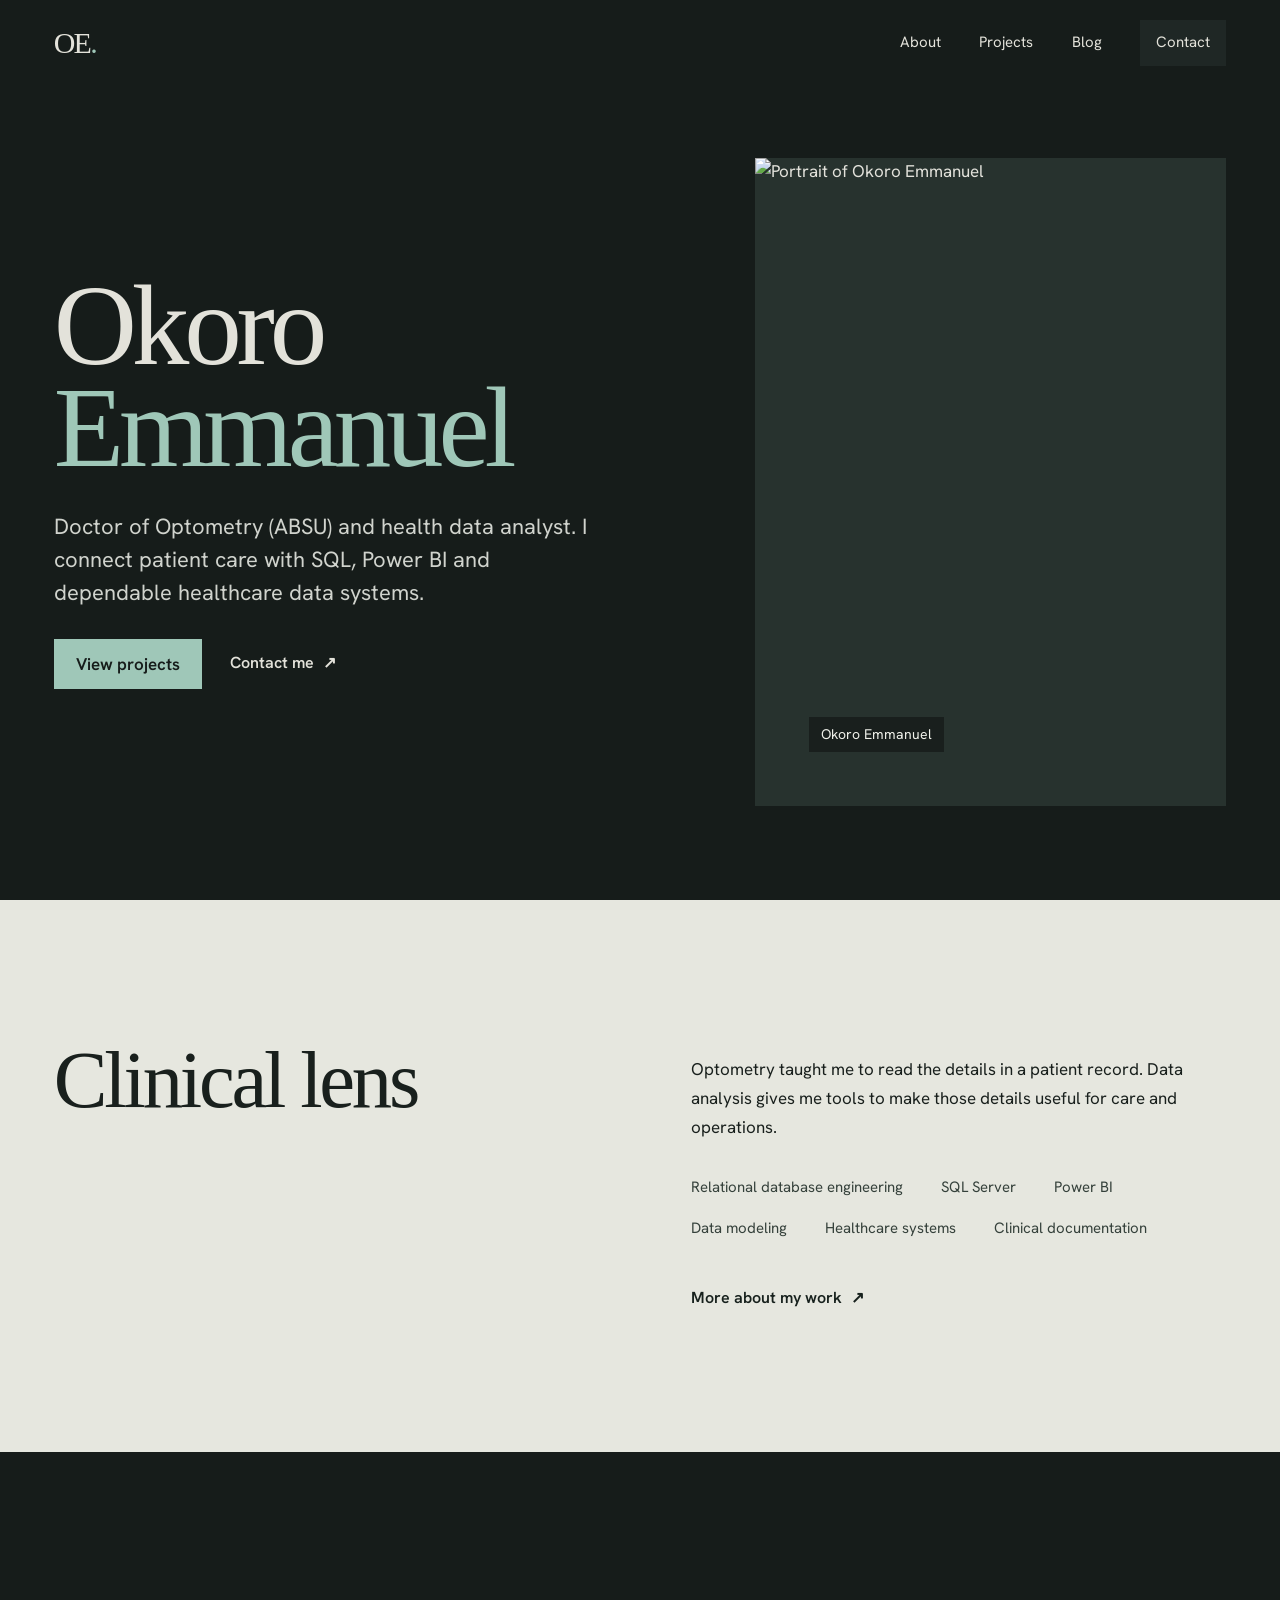
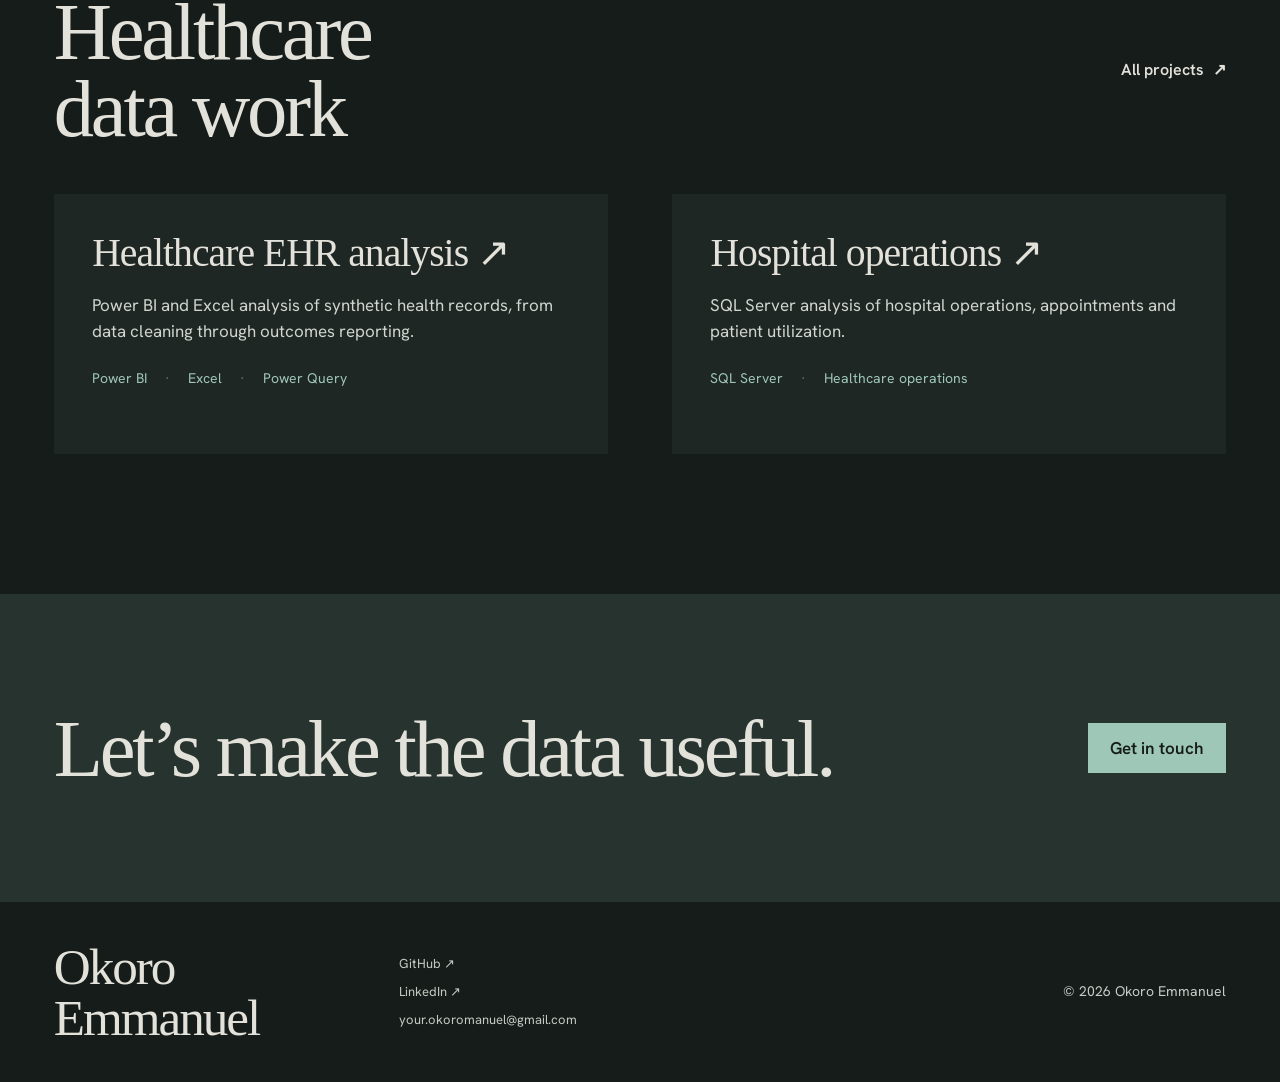
==== index.html @ 3b0851b7 "Initial healthcare portfolio site" ====
<!doctype html>
<html lang="en">
<head>
  <meta charset="utf-8"><meta name="viewport" content="width=device-width, initial-scale=1"><meta name="theme-color" content="#161c1a">
  <meta name="description" content="Okoro Emmanuel is a Doctor of Optometry and health data analyst working across clinical practice, SQL, Power BI and healthcare data systems.">
  <title>Okoro Emmanuel | Optometrist &amp; Health Data Analyst</title>
  <link rel="preconnect" href="https://fonts.googleapis.com"><link rel="preconnect" href="https://fonts.gstatic.com" crossorigin>
  <link href="https://fonts.googleapis.com/css2?family=Hanken+Grotesk:wght@400;500;600&display=swap" rel="stylesheet"><link href="https://api.fontshare.com/v2/css?f[]=zodiak@300&display=swap" rel="stylesheet">
  <link rel="stylesheet" href="styles.css"><script src="cms-config.js"></script><script src="script.js" defer></script><script type="module" src="cms-public.js"></script>
</head>
<body data-cms-page="home"><a class="skip-link" href="#main">Skip to content</a>
  <header class="site-header wrap"><a class="wordmark" href="index.html" aria-label="Okoro Emmanuel, home">OE<span>.</span></a><nav aria-label="Main navigation"><a href="about.html">About</a><a href="projects.html">Projects</a><a href="blog.html">Blog</a><a class="nav-contact" href="contact.html">Contact</a></nav></header>
  <main id="main">
    <section class="hero home-hero wrap" aria-labelledby="hero-title">
      <div class="home-intro"><h1 id="hero-title" data-cms-page-title>Okoro<br><span>Emmanuel</span></h1><p data-cms-page-description>Doctor of Optometry (ABSU) and health data analyst. I connect patient care with SQL, Power BI and dependable healthcare data systems.</p><div class="hero-actions"><a class="button" href="projects.html">View projects</a><a class="text-link" href="contact.html">Contact me <span aria-hidden="true">↗</span></a></div></div>
      <figure class="profile-portrait"><a class="media-link" href="about.html#about-bio" aria-label="Read about Okoro Emmanuel"><img data-cms-page-image src="https://raw.githubusercontent.com/ManuelHumble/ManuelHumble.github.io/main/_FRT7283.jpg" alt="Portrait of Okoro Emmanuel" fetchpriority="high"></a><figcaption>Okoro Emmanuel</figcaption></figure>
    </section>
    <section class="home-about chapter-light" aria-labelledby="home-about-title"><div class="wrap home-about-grid"><h2 id="home-about-title">Clinical lens</h2><div><div class="markdown-content" data-cms-page-content><p>Optometry taught me to read the details in a patient record. Data analysis gives me tools to make those details useful for care and operations.</p></div><div class="competencies" aria-label="Core competencies"><span>Relational database engineering</span><span>SQL Server</span><span>Power BI</span><span>Data modeling</span><span>Healthcare systems</span><span>Clinical documentation</span></div><a class="text-link dark-link" href="about.html">More about my work <span aria-hidden="true">↗</span></a></div></div></section>
    <section class="home-projects wrap" aria-labelledby="home-projects-title"><div class="section-heading"><h2 id="home-projects-title">Healthcare data work</h2><a class="text-link" href="projects.html">All projects <span aria-hidden="true">↗</span></a></div><div class="home-work-list" data-cms-home-projects><article><h3><a href="projects.html#ehr-content">Healthcare EHR analysis <span aria-hidden="true">↗</span></a></h3><p>Power BI and Excel analysis of synthetic health records, from data cleaning through outcomes reporting.</p><div class="tags"><span>Power BI</span><span>Excel</span><span>Power Query</span></div></article><article><h3><a href="projects.html#hospital-content">Hospital operations <span aria-hidden="true">↗</span></a></h3><p>SQL Server analysis of hospital operations, appointments and patient utilization.</p><div class="tags"><span>SQL Server</span><span>Healthcare operations</span></div></article></div></section>
    <section class="home-contact"><div class="wrap home-contact-inner"><h2>Let’s make the data useful.</h2><a class="button" href="contact.html">Get in touch</a></div></section>
  </main>
  <footer class="site-footer wrap"><a class="footer-name" href="index.html">Okoro Emmanuel</a><div class="credits"><a href="https://github.com/ManuelHumble" target="_blank" rel="noreferrer">GitHub ↗</a><a href="https://www.linkedin.com/in/okoroemmanuel007" target="_blank" rel="noreferrer">LinkedIn ↗</a><a href="mailto:your.okoromanuel@gmail.com">your.okoromanuel@gmail.com</a></div><span>© <span class="year">2026</span> Okoro Emmanuel</span></footer>
</body></html>
---- styles.css ----
:root{--bg:#161c1a;--surface:#1f2725;--ink:#e3e2da;--muted:#aeb5ad;--accent:#9fc7b8;--accent-ink:#161c1a;--paper:#e6e7df;--paper-ink:#19201d;--paper-muted:#48534d;--margin:clamp(18px,4.2vw,64px);--serif:'DM Serif Display',Georgia,serif;--sans:'DM Sans',Arial,sans-serif;--ease:cubic-bezier(.16,1,.3,1)}
*{box-sizing:border-box}html{scroll-behavior:smooth;scroll-padding-top:5rem}body{margin:0;background:var(--bg);color:var(--ink);font-family:var(--sans);font-size:17px;line-height:1.55}img{display:block;width:100%;height:100%;object-fit:cover}a{color:inherit;text-decoration:none}button,input,select,textarea{font:inherit}button,a,select{touch-action:manipulation}.wrap{padding-inline:var(--margin)}.skip-link{position:absolute;left:12px;top:-60px;background:var(--accent);color:var(--accent-ink);padding:12px;z-index:20}.skip-link:focus{top:12px}a:focus-visible,button:focus-visible,input:focus-visible,select:focus-visible,textarea:focus-visible{outline:3px solid var(--accent);outline-offset:4px}.site-header{height:86px;display:flex;justify-content:space-between;align-items:center;background:var(--bg)}.wordmark{font:30px/1 var(--serif);letter-spacing:-.06em}.wordmark span{color:var(--accent)}nav{display:flex;align-items:center;gap:clamp(20px,3vw,46px);font-size:15px}nav a{transition:color .18s ease}nav a:hover,.text-link:hover{color:var(--accent)}.nav-contact{border:1px solid #718278;padding:11px 16px}.hero{min-height:calc(100svh - 86px);position:relative;display:flex;flex-direction:column;justify-content:space-between;padding-top:32px;padding-bottom:clamp(46px,7vw,104px);overflow:hidden}.hero-topline{display:flex;justify-content:space-between;color:#bbc4bc;font-size:15px;position:relative;z-index:1}.hero h1{position:relative;z-index:1;margin:auto 0 18px;font:clamp(70px,12.2vw,174px)/.87 var(--serif);font-weight:400;letter-spacing:-.055em;text-wrap:balance;max-width:1100px}.hero h1 span{color:var(--accent)}.hero-bottom{position:relative;z-index:1;display:flex;justify-content:space-between;align-items:flex-end;gap:40px}.hero-bottom p{max-width:440px;margin:0;color:#d0d3cd;font-size:clamp(18px,2vw,24px);line-height:1.43}.hero-actions{display:flex;align-items:center;gap:28px;white-space:nowrap}.button{display:inline-flex;align-items:center;justify-content:center;gap:10px;min-height:50px;padding:0 22px;background:var(--accent);color:var(--accent-ink);border:0;font-weight:600;cursor:pointer;transition:transform .15s var(--ease),background .18s ease}.button:hover{background:#b7dacd;transform:translateY(-2px)}.button:active{transform:translateY(1px)}.text-link{display:inline-block;font-size:16px;font-weight:600;transition:color .18s ease}.text-link span{margin-left:5px}.hero-mark{position:absolute;right:5vw;top:20%;font:clamp(300px,47vw,700px)/.8 var(--serif);letter-spacing:-.1em;color:#1b2420;pointer-events:none;user-select:none}.chapter-light{background:var(--paper);color:var(--paper-ink)}.about{padding-block:clamp(86px,11vw,160px) 76px}.about-grid{display:grid;grid-template-columns:1fr 1fr;gap:8vw;align-items:start}.about h2,.section-heading h2,.demo-intro h2,.insights h2,.contact h2{margin:0;font:clamp(46px,6.3vw,88px)/.96 var(--serif);letter-spacing:-.04em;text-wrap:balance}.about-copy{max-width:650px}.about-copy p{margin:0 0 20px;color:#35413b;font-size:clamp(17px,1.45vw,20px)}.about-copy strong{color:#17211d;font-weight:600}.dark-link{margin-top:12px;color:#17211d}.competencies{display:flex;flex-wrap:wrap;gap:10px 24px;margin-top:70px}.competencies span{font-size:15px;color:#35413b;padding:11px 0;border-bottom:1px solid #bbc3b8}.practice-band{display:grid;grid-template-columns:58% 42%;min-height:400px;background:#27322e;align-items:stretch}.band-image{margin:0;height:450px;position:relative}.band-image img{object-position:center 44%;filter:grayscale(1) sepia(.18) contrast(.95)}figure figcaption{font-size:12px;line-height:1.4;color:var(--muted);padding:8px 10px}.band-image figcaption{position:absolute;bottom:0;left:0;background:rgba(22,28,26,.86);color:#e0e3dc}.practice-band>p{align-self:center;justify-self:center;font:clamp(34px,5vw,66px)/1.06 var(--serif);letter-spacing:-.035em;padding:30px}.projects{padding-top:clamp(100px,13vw,180px);padding-bottom:clamp(100px,12vw,170px)}.section-heading{display:flex;justify-content:space-between;align-items:end;gap:40px;margin-bottom:70px}.section-heading h2{max-width:560px}.section-heading p{max-width:350px;margin:0 0 8px;color:#c2c9c2}.project-list{display:grid;gap:90px}.project-item{display:grid;grid-template-columns:1.08fr .92fr;gap:8vw;align-items:center}.project-item.reverse .project-image{order:2}.project-item.reverse .project-copy{order:1}.project-art{min-height:330px;background:#27332e;display:flex;flex-direction:column;justify-content:center;align-items:center;gap:18px;padding:32px;color:#dbe3dc;position:relative;overflow:hidden}.project-art span{font-size:clamp(18px,2.4vw,30px);position:relative;z-index:1}.project-art b{font:clamp(25px,3.3vw,42px)/1 var(--serif);font-weight:400;color:var(--accent)}.project-art i{width:1px;height:33px;background:#698378}.project-art-a:before,.project-art-b:before{content:"";position:absolute;width:310px;height:310px;border:1px solid #485951;border-radius:50%;right:-110px;top:-175px}.project-art-b{min-height:290px;flex-direction:row;flex-wrap:wrap;gap:14px}.project-art-b span{font-size:clamp(15px,1.7vw,22px)}.project-image{height:340px;margin:0;background:#d8d8cf}.project-image img{filter:grayscale(1) sepia(.2);object-position:50% 35%}.project-copy h3,.case-notes h3,.article-notes h3{font:clamp(29px,3.4vw,44px)/1.08 var(--serif);font-weight:400;letter-spacing:-.025em;margin:0 0 18px}.project-copy p{color:#ccd2cb;max-width:560px;margin:0 0 20px}.tags{display:flex;flex-wrap:wrap;gap:8px 18px;margin:24px 0;color:var(--accent);font-size:14px}.tags span+span:before{content:"·";color:#66756e;margin-right:18px}.case-notes{margin-top:90px;display:grid;grid-template-columns:repeat(3,1fr);gap:32px;padding:36px 0;border-top:1px solid #3b4741}.case-notes article{scroll-margin-top:100px}.case-notes h3,.article-notes h3{font-size:26px}.case-notes p,.article-notes p{margin:0;color:#c9d0c9;font-size:16px}.record-demo{background:#26332e;padding-block:clamp(90px,11vw,155px)}.demo-grid{display:grid;grid-template-columns:.82fr 1.18fr;gap:9vw;align-items:center}.demo-intro h2{max-width:450px}.demo-intro>p{max-width:450px;color:#d4dad3;margin:24px 0 30px}.select-label,.contact form label{display:block;font-size:14px;font-weight:600;margin:16px 0 7px}.select-label{margin-top:0}select,input,textarea{width:100%;padding:13px 14px;border:1px solid #627169;background:#1a221f;color:var(--ink);border-radius:0}select{min-height:48px}.demo-button{margin-top:18px}.record-panel{background:#e4e6dd;color:#202a25;padding:clamp(24px,4vw,52px)}.record-header{display:flex;justify-content:space-between;gap:20px;border-bottom:1px solid #b9c2b8;padding-bottom:18px;font-size:14px}.record-header span:last-child{color:#476459}.record-panel dl{margin:14px 0 25px}.record-panel dl div{display:flex;justify-content:space-between;gap:18px;padding:11px 0;border-bottom:1px solid #cbd0c7}.record-panel dt{font-size:15px;color:#536158}.record-panel dd{margin:0;font-weight:600}.result{margin:0;padding:15px;background:#d3ddd2;color:#20342a;font-size:15px}.result.alert{background:#f2e2d0;color:#573512}.insights{padding-block:clamp(90px,12vw,160px)}.insights-grid{display:grid;grid-template-columns:.85fr 1.15fr;gap:9vw}.insights-lead{max-width:390px;color:#47554d;font-size:20px}.article-list article{display:grid;grid-template-columns:125px 1fr 35px;gap:22px;align-items:start;padding:22px 0;border-bottom:1px solid #bbc3b8}.article-list article:first-child{border-top:1px solid #bbc3b8}.article-list time{font-size:13px;color:#58645d;padding-top:5px}.article-list h3{font:24px/1.2 var(--serif);margin:0 0 6px}.article-list p{font-size:15px;color:#4b5850;margin:0}.article-list a{font-size:22px;color:#2f5949}.article-notes{display:grid;grid-template-columns:repeat(3,1fr);gap:32px;margin-top:70px}.article-notes article{scroll-margin-top:100px}.article-notes p{color:#39453e}.reference-strip{display:grid;grid-template-columns:1.05fr .95fr;align-items:center;gap:8vw;padding-top:50px;padding-bottom:100px}.reference-strip figure{height:310px;margin:0;position:relative;background:#28312c}.reference-strip img{filter:grayscale(1) sepia(.2)}.reference-strip figcaption{position:absolute;bottom:0;left:0;background:rgba(22,28,26,.86);color:#e0e3dc}.reference-strip>p{font:clamp(34px,5vw,62px)/1.08 var(--serif);max-width:560px;margin:0}.contact{background:#202925;padding-block:clamp(90px,12vw,160px)}.contact-grid{display:grid;grid-template-columns:1fr 1fr;gap:10vw}.contact-copy h2{max-width:570px}.contact-copy>p{max-width:460px;color:#c7cec7;font-size:20px;margin-top:25px}.social-links{display:flex;gap:30px;margin-top:42px}.social-links a{padding-bottom:5px;border-bottom:1px solid #627168}.social-links a span{color:var(--accent);padding-left:6px}.contact form{max-width:590px}.contact form label{margin-top:14px}.contact input,.contact textarea{background:#18201c}.contact textarea{resize:vertical;min-height:120px}.contact form .button{margin-top:22px}.form-note{font-size:14px;color:#bdc6be}.site-footer{min-height:180px;display:grid;grid-template-columns:1fr 2fr auto;gap:25px;align-items:center;background:var(--bg)}.footer-name{font:clamp(28px,4vw,52px)/1 var(--serif);letter-spacing:-.04em}.credits{display:flex;flex-direction:column;gap:8px;color:#aeb7af;font-size:12px;max-width:500px}.site-footer>span{font-size:14px;color:#c6ccc6}
/* The page remains readable without script; these transitions only enhance the scroll. */
@media(prefers-reduced-motion:no-preference){html{scroll-behavior:smooth}.site-header nav a,.button,.project-art,.project-image img{transition:color .18s ease,transform .25s var(--ease),filter .35s ease}.project-item:hover .project-art{transform:translateY(-3px)}.project-item:hover .project-image img{transform:scale(1.025)}.hero h1{animation:arrive .9s var(--ease) both}.hero-bottom{animation:arrive .8s .12s var(--ease) both}@keyframes arrive{from{opacity:.45;transform:translateY(18px)}to{opacity:1;transform:translateY(0)}}}
@media(max-width:760px){.site-header{height:72px}.wordmark{font-size:27px}nav{gap:16px;font-size:14px}nav a:nth-child(3){display:none}.nav-contact{padding:9px 11px}.hero{min-height:calc(93svh - 72px);padding-top:22px;padding-bottom:38px}.hero-topline{font-size:12px;gap:12px}.hero-topline span:last-child{text-align:right}.hero h1{font-size:clamp(66px,13.8vw,104px);margin:0 0 22px}.hero-bottom{align-items:flex-start;flex-direction:column;gap:24px}.hero-bottom p{font-size:18px;max-width:430px}.hero-actions{gap:22px}.hero-mark{right:-2vw;top:24%;font-size:82vw}.about-grid,.demo-grid,.insights-grid,.contact-grid{grid-template-columns:1fr;gap:38px}.about{padding-top:88px}.about h2,.section-heading h2,.demo-intro h2,.insights h2,.contact h2{font-size:clamp(47px,11vw,72px)}.competencies{margin-top:50px;gap:8px 18px}.competencies span{font-size:14px}.practice-band{grid-template-columns:1fr}.band-image{height:360px}.practice-band>p{justify-self:start;font-size:44px;padding:30px var(--margin) 40px}.section-heading{display:block;margin-bottom:48px}.section-heading p{margin-top:20px;font-size:17px}.project-list{gap:60px}.project-item,.project-item.reverse{grid-template-columns:1fr;gap:25px}.project-item.reverse .project-image,.project-item.reverse .project-copy{order:initial}.project-art,.project-image{min-height:270px;height:270px}.project-copy h3{font-size:34px}.case-notes,.article-notes{grid-template-columns:1fr;gap:28px}.case-notes{margin-top:65px}.record-panel{padding:25px 20px}.record-header{font-size:13px}.record-panel dl div{font-size:14px}.insights-grid{gap:28px}.article-list article{grid-template-columns:1fr 30px;gap:8px 12px}.article-list time{grid-column:1/2}.article-list article>div{grid-column:1/2}.article-list article>a{grid-column:2;grid-row:1/3}.article-list h3{font-size:22px}.reference-strip{grid-template-columns:1fr;gap:25px;padding-bottom:80px}.reference-strip figure{height:260px}.reference-strip>p{font-size:40px}.contact-grid{gap:45px}.contact-copy>p{font-size:18px}.site-footer{padding-block:35px;grid-template-columns:1fr;gap:18px}.credits{max-width:100%}}
@media(max-width:420px){:root{--margin:18px}nav{gap:13px;font-size:13px}.nav-contact{font-size:12px;padding-inline:9px}.hero h1{font-size:clamp(61px,14.8vw,76px)}.hero-actions{width:100%;gap:18px}.button{padding-inline:17px}.text-link{font-size:15px}.article-list article{padding:19px 0}.record-panel dl div{gap:10px}.record-panel dd{font-size:14px}.project-art-b{gap:8px}}

/* Portfolio direction refinements */
:root{--serif:'Zodiak',Georgia,serif;--sans:'Hanken Grotesk',Arial,sans-serif}
.hero{justify-content:flex-end;gap:clamp(38px,6vw,80px)}
.hero{justify-content:center}
.band-image figcaption{left:var(--margin);right:var(--margin)}
.hero-topline,.hero-mark{display:none}
.hero h1{margin:0;font-size:clamp(80px,13.5vw,184px);line-height:.86;font-weight:300;letter-spacing:-.045em}
.hero-bottom p{max-width:500px}
figure figcaption{font-size:13px}
.project-image{position:relative}
.project-image figcaption{position:absolute;left:0;right:0;bottom:0;background:rgba(22,28,26,.9);color:#f0f1ea}
.practice-band>p,.reference-strip>p{font-size:clamp(28px,2.5vw,34px);line-height:1.2;letter-spacing:-.02em}
.project-copy h3{font-size:clamp(30px,2.5vw,36px)}
.case-notes h3,.article-notes h3{font-size:24px}
.project-art span{font-size:clamp(16px,1.8vw,23px)}
.project-art b{font-size:clamp(24px,2.5vw,32px)}
.competencies span,.social-links a{border:0}
.case-notes,.record-header,.record-panel dl div,.article-list article,.article-list article:first-child{border:0}
.article-list article{padding-block:20px}
.case-notes,.article-notes{column-gap:42px}
.credits{font-size:13px}
.nav-contact{border:0;background:var(--surface)}
.article-list time,.article-list .article-status{font-size:14px;color:#58645d;padding-top:5px}
@media(max-width:760px){.hero{gap:38px}.hero h1{font-size:clamp(66px,13.8vw,104px)}.practice-band>p,.reference-strip>p{font-size:30px}.project-copy h3{font-size:32px}.project-item>*{order:2}.project-item .project-copy{order:1}}
@media(max-width:420px){.hero h1{font-size:clamp(61px,14.8vw,76px)}.nav-contact{font-size:13px}}

/* Separate portfolio pages and profile portrait */
.site-header nav a[aria-current="page"]{color:var(--accent)}
.page-hero{display:grid;grid-template-columns:1fr 1fr;align-items:end;gap:8vw;padding-top:clamp(90px,12vw,165px);padding-bottom:clamp(90px,12vw,165px);min-height:390px}
.page-hero h1{margin:0;font:clamp(62px,9vw,124px)/.9 var(--serif);font-weight:300;letter-spacing:-.045em;text-wrap:balance}
.page-hero p{max-width:520px;margin:0 0 8px;color:#cbd1ca;font-size:clamp(18px,2vw,24px);line-height:1.45}
.home-hero{display:grid;grid-template-columns:minmax(0,1.15fr) minmax(300px,.85fr);align-items:center;gap:clamp(34px,5vw,76px);justify-content:initial;min-height:calc(100svh - 86px);padding-top:42px;padding-bottom:64px}
.home-intro h1{font-size:clamp(61px,9vw,130px);line-height:.88;margin:0 0 32px;max-width:760px}
.home-intro>p{max-width:550px;margin:0 0 30px;color:#d0d3cd;font-size:clamp(18px,1.8vw,22px);line-height:1.5}
.profile-portrait{height:min(72vh,650px);min-height:460px;max-width:560px;width:100%;margin:0;position:relative;background:#27322e;overflow:hidden}
.profile-portrait img{object-position:center 24%;filter:saturate(.82)}
.profile-portrait figcaption{position:absolute;left:var(--margin);bottom:var(--margin);color:#f0f1ea;background:rgba(22,28,26,.82);padding:8px 12px;font-size:14px}
.home-about{padding-block:clamp(90px,11vw,150px)}
.home-about-grid{display:grid;grid-template-columns:1fr 1fr;gap:8vw;align-items:start}
.home-about h2,.home-contact h2{margin:0;font:clamp(46px,6.3vw,82px)/.96 var(--serif);letter-spacing:-.04em;text-wrap:balance}
.home-about-grid>div>p{max-width:600px;margin:0;color:#35413b;font-size:clamp(18px,1.6vw,21px)}
.home-about .competencies{margin:30px 0}.home-about .competencies span{border:0;padding:4px 14px 4px 0}
.home-projects{padding-block:clamp(90px,11vw,150px)}
.home-projects .section-heading{align-items:center;margin-bottom:46px}
.home-work-list{display:grid;grid-template-columns:1fr 1fr;gap:clamp(25px,5vw,72px)}
.home-work-list article{background:var(--surface);padding:clamp(24px,3vw,42px);min-height:260px}
.home-work-list h3{font:clamp(28px,3.1vw,40px)/1.1 var(--serif);font-weight:300;letter-spacing:-.025em;margin:0 0 16px}
.home-work-list p{max-width:540px;color:#d0d5ce;margin:0}
.home-work-list .tags{margin-bottom:0}
.home-contact{background:#26332e;padding-block:clamp(75px,9vw,120px)}
.home-contact-inner{display:flex;justify-content:space-between;align-items:center;gap:32px}
.home-contact h2{max-width:800px}
.article-list-page{padding-block:0}
.article-list-page article{grid-template-columns:90px 1fr 35px;gap:24px;padding-block:34px}
.article-list-page h2{font:clamp(26px,3vw,40px)/1.12 var(--serif);font-weight:300;letter-spacing:-.02em;margin:0 0 8px;text-wrap:balance}
.article-list-page h2 a:hover{color:#2f5949}
.article-body{padding-block:clamp(80px,10vw,140px)}
.article-body article{max-width:760px;margin:0 auto 90px;scroll-margin-top:40px}
.article-body h2{font:clamp(36px,5vw,54px)/1.05 var(--serif);font-weight:300;letter-spacing:-.03em;margin:0 0 22px;text-wrap:balance}
.article-body p{font-size:19px;line-height:1.65;color:#d1d6cf}
.contact-page{padding-block:clamp(100px,13vw,180px)}
.contact-page .contact-copy h1{max-width:570px;margin:0;font:clamp(52px,6.3vw,88px)/.96 var(--serif);font-weight:300;letter-spacing:-.04em;text-wrap:balance}
.site-footer .credits a{color:#c2cbc2;text-decoration:none}
.site-footer .credits a:hover{color:var(--accent)}
@media(max-width:760px){
  .site-header nav a:nth-child(3){display:inline}
  .site-header nav{gap:16px;font-size:14px}
  .page-hero{grid-template-columns:1fr;gap:26px;min-height:0;padding-top:78px;padding-bottom:74px}
  .page-hero h1{font-size:clamp(58px,12vw,84px)}
  .home-hero{display:flex;flex-direction:column;align-items:stretch;gap:40px;min-height:0;padding-top:50px;padding-bottom:70px}
  .home-intro h1{font-size:clamp(61px,14vw,94px)}
  .profile-portrait{height:430px;min-height:0;max-width:none}
  .home-about-grid{grid-template-columns:1fr;gap:28px}
  .home-work-list{grid-template-columns:1fr}
  .home-contact-inner{align-items:flex-start;flex-direction:column}
  .article-list-page article{grid-template-columns:1fr 30px;gap:10px 14px}
  .article-list-page .article-status{grid-column:1}
  .article-list-page article>div{grid-column:1}
  .article-list-page article>a{grid-column:2;grid-row:1/3}
  .article-body article{margin-bottom:65px}
  .contact-page{padding-block:80px}
}
@media(max-width:420px){.site-header nav{gap:12px;font-size:13px}.site-header .nav-contact{font-size:13px}.profile-portrait{height:390px}.article-list-page h2{font-size:27px}}

.cms-empty{color:#6d766f;font-size:17px;padding-block:24px}.project-story{margin-top:24px}.project-story summary{cursor:pointer;color:var(--accent);font-weight:600}.markdown-content{color:inherit;line-height:1.7}.markdown-content h1,.markdown-content h2,.markdown-content h3{font-family:var(--serif);font-weight:400;line-height:1.15;letter-spacing:-.025em;margin:1.5em 0 .55em}.markdown-content p,.markdown-content ul,.markdown-content ol{margin:.85em 0}.markdown-content a{color:var(--accent);text-decoration:underline;text-underline-offset:3px}.chapter-light .markdown-content a{color:#315f49}.markdown-content blockquote{margin:1em 0;padding-left:18px;border-left:2px solid var(--accent);color:#657168}.markdown-content code{font-family:ui-monospace,SFMono-Regular,Consolas,monospace;/* taste-skill-ignore: inline code uses monospace to distinguish literal code */background:rgba(120,140,125,.16);padding:2px 4px}.markdown-content pre{white-space:pre-wrap;padding:14px;background:#26332e;color:#edf0e8}.article-body .project-image{max-width:760px;height:auto;margin:0 0 26px}.article-body .project-image img{height:auto;max-height:440px;object-fit:cover}.article-date{font-size:14px;color:#6a766d}
.content-gallery{display:grid;grid-template-columns:repeat(auto-fit,minmax(min(100%,220px),1fr));gap:16px;margin:28px 0}.content-gallery figure{margin:0;min-width:0}.content-gallery img{width:100%;aspect-ratio:4/3;height:auto;object-fit:cover;background:#27322e}.content-gallery figcaption{padding:8px 0;color:#aeb7af}.article-body .content-gallery figcaption{color:#526057}.project-story .content-gallery{margin-top:24px}.project-story .content-gallery figcaption{color:#c2c9c2}

/* Linked media points readers to matching case studies and profile content. */
.media-link{display:block;color:inherit;overflow:hidden}.media-link img{transition:transform .25s ease}.media-link:hover img{transform:scale(1.02)}.media-link:focus-visible{outline:3px solid var(--accent);outline-offset:4px}.profile-portrait .media-link,.band-image .media-link{height:100%}.content-gallery a{display:block}.project-case-study{margin-top:24px;scroll-margin-top:100px}.project-case-study .markdown-content{max-width:68ch}.project-external{margin-top:24px}.project-item.has-case-study{align-items:start}

/* About profile image, editable page copy and platform links */
.about-profile h2{max-width:420px}.about-portrait{height:clamp(300px,38vw,460px);max-width:390px;margin:24px 0 0;background:#27322e;position:relative;overflow:hidden}.about-portrait img{object-position:center 24%;filter:saturate(.82)}.about-portrait figcaption{position:absolute;left:14px;bottom:14px;background:rgba(22,28,26,.84);color:#f0f1ea;padding:8px 12px}.about-copy .markdown-content{margin-bottom:24px}.about-contact{margin-top:8px}.about-platforms{display:flex;flex-wrap:wrap;gap:14px 28px;padding-top:28px;padding-bottom:38px}.about-platforms a{text-decoration:underline;text-underline-offset:4px;color:#243c31}.page-intro{padding-bottom:36px;color:#cbd1ca}.contact-copy .markdown-content{color:#c7cec7;margin:16px 0}

.section-heading .page-summary{max-width:360px;margin:0 0 8px;color:#c2c9c2}.page-intro{max-width:900px;margin-inline:auto}.page-intro p{max-width:68ch}
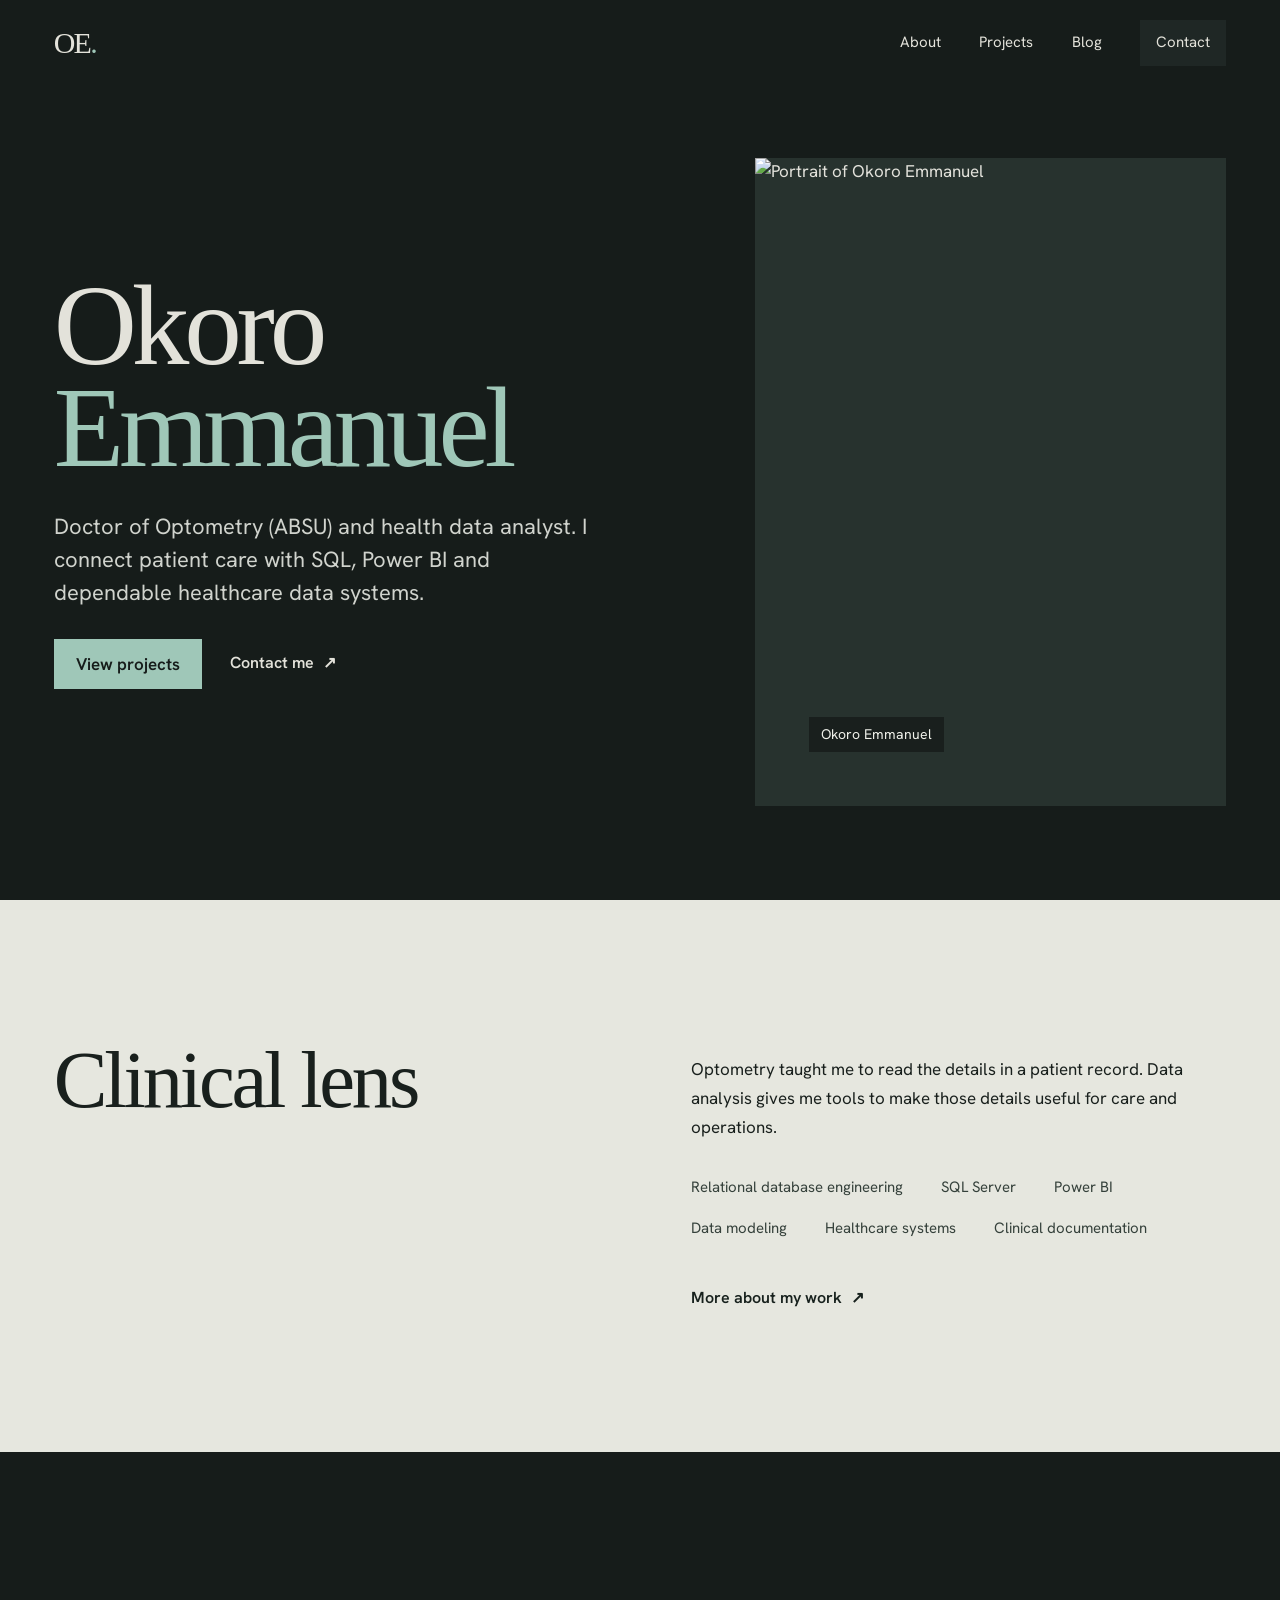
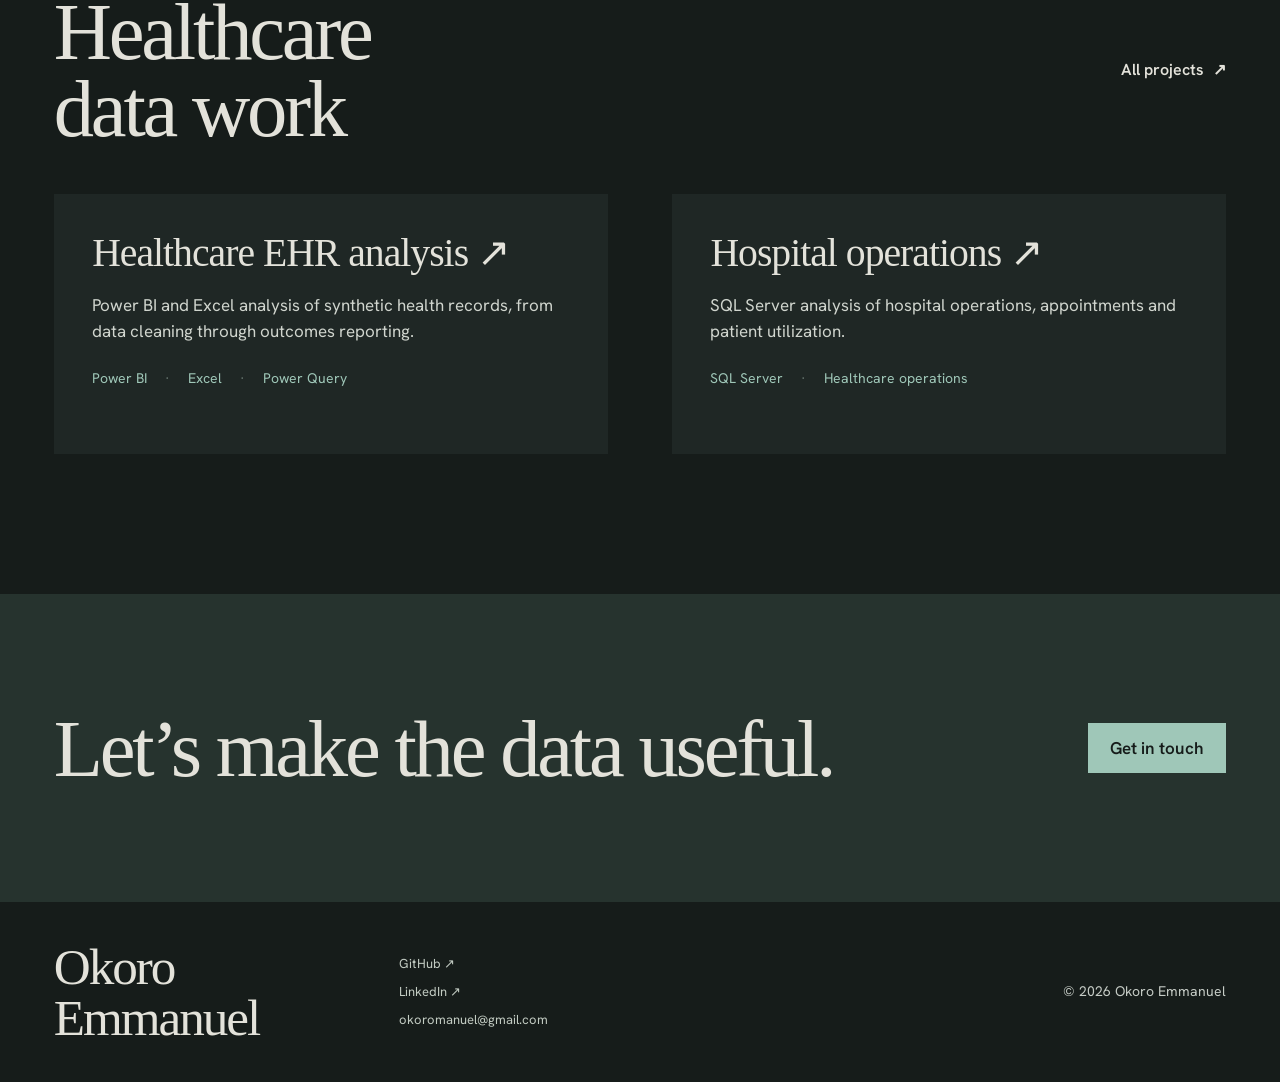
==== commit 73dfc5a4: "Complete Supabase CMS authentication and publishing setup" ====
--- a/index.html
+++ b/index.html
@@ -19,5 +19,5 @@
     <section class="home-projects wrap" aria-labelledby="home-projects-title"><div class="section-heading"><h2 id="home-projects-title">Healthcare data work</h2><a class="text-link" href="projects.html">All projects <span aria-hidden="true">↗</span></a></div><div class="home-work-list" data-cms-home-projects><article><h3><a href="projects.html#ehr-content">Healthcare EHR analysis <span aria-hidden="true">↗</span></a></h3><p>Power BI and Excel analysis of synthetic health records, from data cleaning through outcomes reporting.</p><div class="tags"><span>Power BI</span><span>Excel</span><span>Power Query</span></div></article><article><h3><a href="projects.html#hospital-content">Hospital operations <span aria-hidden="true">↗</span></a></h3><p>SQL Server analysis of hospital operations, appointments and patient utilization.</p><div class="tags"><span>SQL Server</span><span>Healthcare operations</span></div></article></div></section>
     <section class="home-contact"><div class="wrap home-contact-inner"><h2>Let’s make the data useful.</h2><a class="button" href="contact.html">Get in touch</a></div></section>
   </main>
-  <footer class="site-footer wrap"><a class="footer-name" href="index.html">Okoro Emmanuel</a><div class="credits"><a href="https://github.com/ManuelHumble" target="_blank" rel="noreferrer">GitHub ↗</a><a href="https://www.linkedin.com/in/okoroemmanuel007" target="_blank" rel="noreferrer">LinkedIn ↗</a><a href="mailto:your.okoromanuel@gmail.com">your.okoromanuel@gmail.com</a></div><span>© <span class="year">2026</span> Okoro Emmanuel</span></footer>
+  <footer class="site-footer wrap"><a class="footer-name" href="index.html">Okoro Emmanuel</a><div class="credits"><a href="https://github.com/ManuelHumble" target="_blank" rel="noreferrer">GitHub ↗</a><a href="https://www.linkedin.com/in/okoroemmanuel007" target="_blank" rel="noreferrer">LinkedIn ↗</a><a href="mailto:okoromanuel@gmail.com">okoromanuel@gmail.com</a></div><span>© <span class="year">2026</span> Okoro Emmanuel</span></footer>
 </body></html>
--- a/styles.css
+++ b/styles.css
@@ -90,7 +90,7 @@
 @media(max-width:420px){.site-header nav{gap:12px;font-size:13px}.site-header .nav-contact{font-size:13px}.profile-portrait{height:390px}.article-list-page h2{font-size:27px}}
 
 .cms-empty{color:#6d766f;font-size:17px;padding-block:24px}.project-story{margin-top:24px}.project-story summary{cursor:pointer;color:var(--accent);font-weight:600}.markdown-content{color:inherit;line-height:1.7}.markdown-content h1,.markdown-content h2,.markdown-content h3{font-family:var(--serif);font-weight:400;line-height:1.15;letter-spacing:-.025em;margin:1.5em 0 .55em}.markdown-content p,.markdown-content ul,.markdown-content ol{margin:.85em 0}.markdown-content a{color:var(--accent);text-decoration:underline;text-underline-offset:3px}.chapter-light .markdown-content a{color:#315f49}.markdown-content blockquote{margin:1em 0;padding-left:18px;border-left:2px solid var(--accent);color:#657168}.markdown-content code{font-family:ui-monospace,SFMono-Regular,Consolas,monospace;/* taste-skill-ignore: inline code uses monospace to distinguish literal code */background:rgba(120,140,125,.16);padding:2px 4px}.markdown-content pre{white-space:pre-wrap;padding:14px;background:#26332e;color:#edf0e8}.article-body .project-image{max-width:760px;height:auto;margin:0 0 26px}.article-body .project-image img{height:auto;max-height:440px;object-fit:cover}.article-date{font-size:14px;color:#6a766d}
-.content-gallery{display:grid;grid-template-columns:repeat(auto-fit,minmax(min(100%,220px),1fr));gap:16px;margin:28px 0}.content-gallery figure{margin:0;min-width:0}.content-gallery img{width:100%;aspect-ratio:4/3;height:auto;object-fit:cover;background:#27322e}.content-gallery figcaption{padding:8px 0;color:#aeb7af}.article-body .content-gallery figcaption{color:#526057}.project-story .content-gallery{margin-top:24px}.project-story .content-gallery figcaption{color:#c2c9c2}
+.content-gallery{display:grid;grid-template-columns:repeat(auto-fit,minmax(min(100%,220px),1fr));gap:16px;margin:28px 0}.content-gallery figure{margin:0;min-width:0}.content-gallery img{width:100%;aspect-ratio:4/3;height:auto;object-fit:cover;background:#27322e}.content-gallery figcaption{padding:8px 0;color:#aeb7af}.article-body .content-gallery figcaption{color:#526057}.project-story .content-gallery{margin-top:24px}.project-story .content-gallery figcaption{color:#c2c9c2}
 
 /* Linked media points readers to matching case studies and profile content. */
 .media-link{display:block;color:inherit;overflow:hidden}.media-link img{transition:transform .25s ease}.media-link:hover img{transform:scale(1.02)}.media-link:focus-visible{outline:3px solid var(--accent);outline-offset:4px}.profile-portrait .media-link,.band-image .media-link{height:100%}.content-gallery a{display:block}.project-case-study{margin-top:24px;scroll-margin-top:100px}.project-case-study .markdown-content{max-width:68ch}.project-external{margin-top:24px}.project-item.has-case-study{align-items:start}
@@ -99,3 +99,4 @@
 .about-profile h2{max-width:420px}.about-portrait{height:clamp(300px,38vw,460px);max-width:390px;margin:24px 0 0;background:#27322e;position:relative;overflow:hidden}.about-portrait img{object-position:center 24%;filter:saturate(.82)}.about-portrait figcaption{position:absolute;left:14px;bottom:14px;background:rgba(22,28,26,.84);color:#f0f1ea;padding:8px 12px}.about-copy .markdown-content{margin-bottom:24px}.about-contact{margin-top:8px}.about-platforms{display:flex;flex-wrap:wrap;gap:14px 28px;padding-top:28px;padding-bottom:38px}.about-platforms a{text-decoration:underline;text-underline-offset:4px;color:#243c31}.page-intro{padding-bottom:36px;color:#cbd1ca}.contact-copy .markdown-content{color:#c7cec7;margin:16px 0}
 
 .section-heading .page-summary{max-width:360px;margin:0 0 8px;color:#c2c9c2}.page-intro{max-width:900px;margin-inline:auto}.page-intro p{max-width:68ch}
+
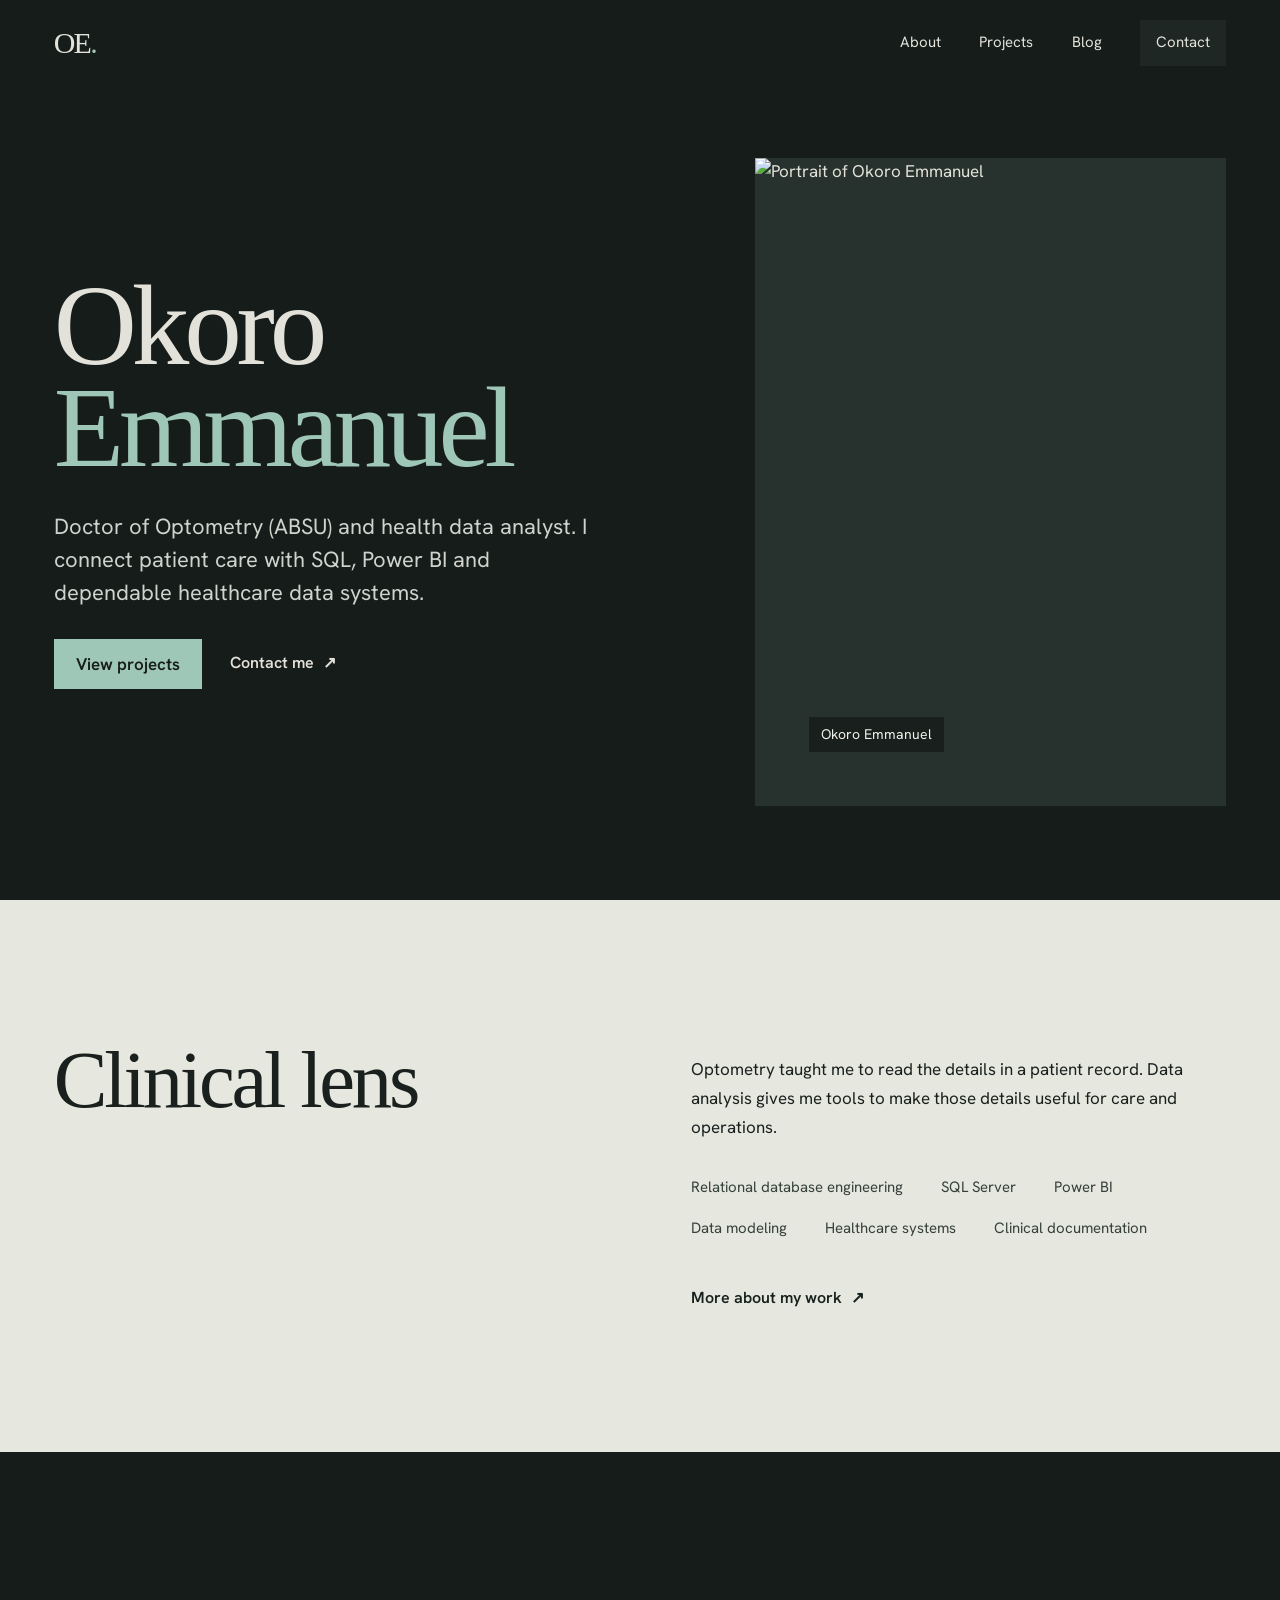
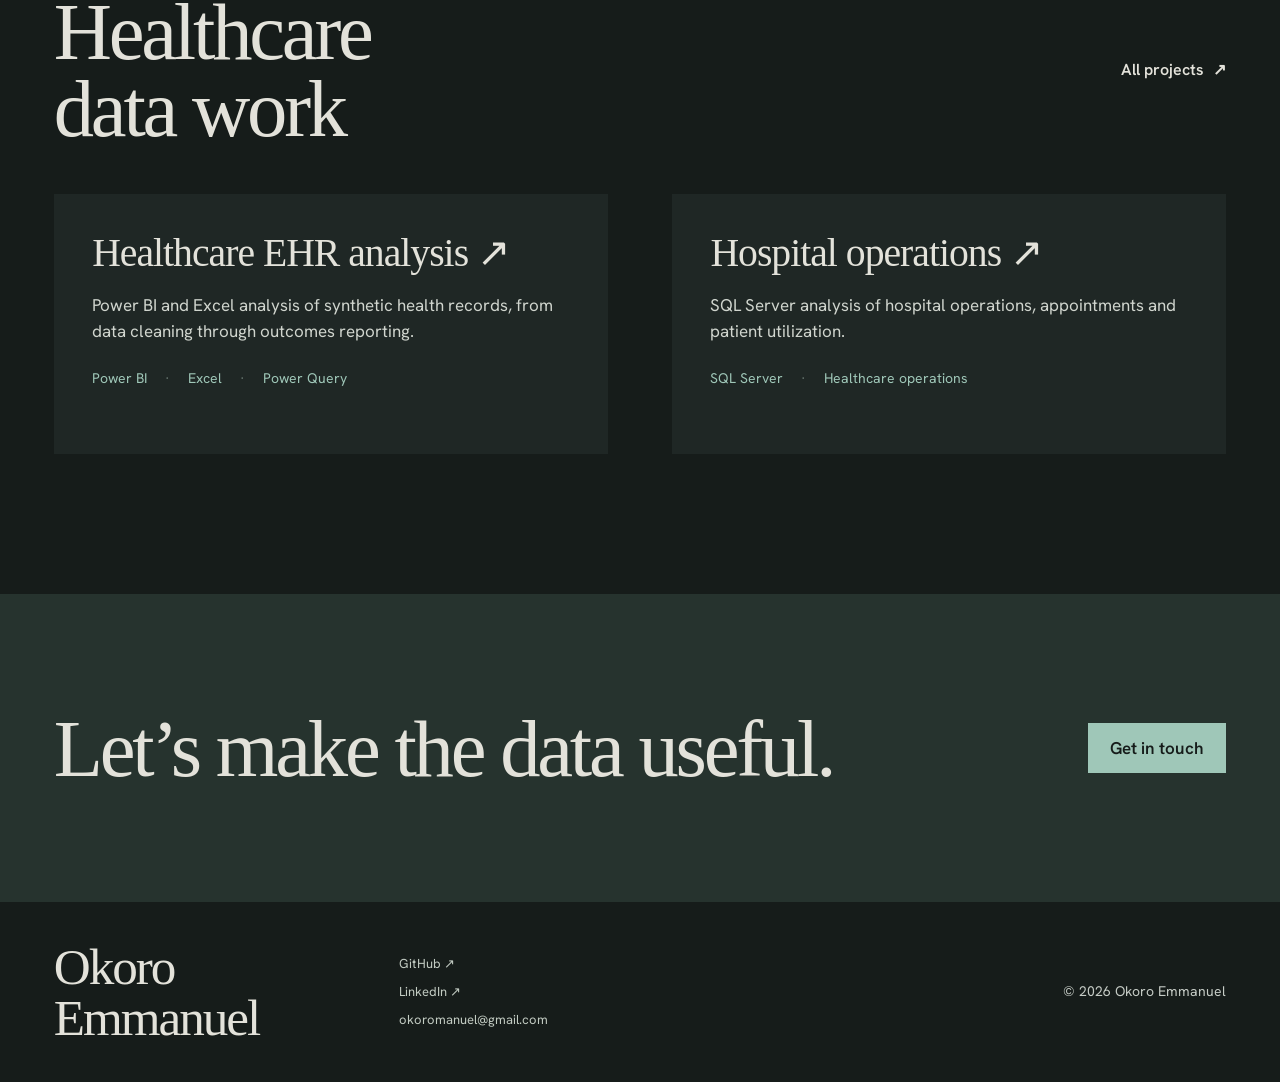
==== commit 6fd7b5f6: "Add technical SEO essentials" ====
--- a/index.html
+++ b/index.html
@@ -4,6 +4,7 @@
   <meta charset="utf-8"><meta name="viewport" content="width=device-width, initial-scale=1"><meta name="theme-color" content="#161c1a">
   <meta name="description" content="Okoro Emmanuel is a Doctor of Optometry and health data analyst working across clinical practice, SQL, Power BI and healthcare data systems.">
   <title>Okoro Emmanuel | Optometrist &amp; Health Data Analyst</title>
+  <link rel="canonical" href="https://okoroemmanuelnjoku.com/">
   <link rel="preconnect" href="https://fonts.googleapis.com"><link rel="preconnect" href="https://fonts.gstatic.com" crossorigin>
   <link href="https://fonts.googleapis.com/css2?family=Hanken+Grotesk:wght@400;500;600&display=swap" rel="stylesheet"><link href="https://api.fontshare.com/v2/css?f[]=zodiak@300&display=swap" rel="stylesheet">
   <link rel="stylesheet" href="styles.css"><script src="cms-config.js"></script><script src="script.js" defer></script><script type="module" src="cms-public.js"></script>
--- a/styles.css
+++ b/styles.css
@@ -90,7 +90,7 @@
 @media(max-width:420px){.site-header nav{gap:12px;font-size:13px}.site-header .nav-contact{font-size:13px}.profile-portrait{height:390px}.article-list-page h2{font-size:27px}}
 
 .cms-empty{color:#6d766f;font-size:17px;padding-block:24px}.project-story{margin-top:24px}.project-story summary{cursor:pointer;color:var(--accent);font-weight:600}.markdown-content{color:inherit;line-height:1.7}.markdown-content h1,.markdown-content h2,.markdown-content h3{font-family:var(--serif);font-weight:400;line-height:1.15;letter-spacing:-.025em;margin:1.5em 0 .55em}.markdown-content p,.markdown-content ul,.markdown-content ol{margin:.85em 0}.markdown-content a{color:var(--accent);text-decoration:underline;text-underline-offset:3px}.chapter-light .markdown-content a{color:#315f49}.markdown-content blockquote{margin:1em 0;padding-left:18px;border-left:2px solid var(--accent);color:#657168}.markdown-content code{font-family:ui-monospace,SFMono-Regular,Consolas,monospace;/* taste-skill-ignore: inline code uses monospace to distinguish literal code */background:rgba(120,140,125,.16);padding:2px 4px}.markdown-content pre{white-space:pre-wrap;padding:14px;background:#26332e;color:#edf0e8}.article-body .project-image{max-width:760px;height:auto;margin:0 0 26px}.article-body .project-image img{height:auto;max-height:440px;object-fit:cover}.article-date{font-size:14px;color:#6a766d}
-.content-gallery{display:grid;grid-template-columns:repeat(auto-fit,minmax(min(100%,220px),1fr));gap:16px;margin:28px 0}.content-gallery figure{margin:0;min-width:0}.content-gallery img{width:100%;aspect-ratio:4/3;height:auto;object-fit:cover;background:#27322e}.content-gallery figcaption{padding:8px 0;color:#aeb7af}.article-body .content-gallery figcaption{color:#526057}.project-story .content-gallery{margin-top:24px}.project-story .content-gallery figcaption{color:#c2c9c2}
+.content-gallery{display:grid;grid-template-columns:repeat(auto-fit,minmax(min(100%,220px),1fr));gap:16px;margin:28px 0}.content-gallery figure{margin:0;min-width:0}.content-gallery img{width:100%;aspect-ratio:4/3;height:auto;object-fit:cover;background:#27322e}.content-gallery figcaption{padding:8px 0;color:#aeb7af}.article-body .content-gallery figcaption{color:#526057}.project-story .content-gallery{margin-top:24px}.project-story .content-gallery figcaption{color:#c2c9c2}
 
 /* Linked media points readers to matching case studies and profile content. */
 .media-link{display:block;color:inherit;overflow:hidden}.media-link img{transition:transform .25s ease}.media-link:hover img{transform:scale(1.02)}.media-link:focus-visible{outline:3px solid var(--accent);outline-offset:4px}.profile-portrait .media-link,.band-image .media-link{height:100%}.content-gallery a{display:block}.project-case-study{margin-top:24px;scroll-margin-top:100px}.project-case-study .markdown-content{max-width:68ch}.project-external{margin-top:24px}.project-item.has-case-study{align-items:start}
@@ -99,4 +99,7 @@
 .about-profile h2{max-width:420px}.about-portrait{height:clamp(300px,38vw,460px);max-width:390px;margin:24px 0 0;background:#27322e;position:relative;overflow:hidden}.about-portrait img{object-position:center 24%;filter:saturate(.82)}.about-portrait figcaption{position:absolute;left:14px;bottom:14px;background:rgba(22,28,26,.84);color:#f0f1ea;padding:8px 12px}.about-copy .markdown-content{margin-bottom:24px}.about-contact{margin-top:8px}.about-platforms{display:flex;flex-wrap:wrap;gap:14px 28px;padding-top:28px;padding-bottom:38px}.about-platforms a{text-decoration:underline;text-underline-offset:4px;color:#243c31}.page-intro{padding-bottom:36px;color:#cbd1ca}.contact-copy .markdown-content{color:#c7cec7;margin:16px 0}
 
 .section-heading .page-summary{max-width:360px;margin:0 0 8px;color:#c2c9c2}.page-intro{max-width:900px;margin-inline:auto}.page-intro p{max-width:68ch}
-
+
+/* CMS-uploaded media keeps its source colours. Archival reference imagery above retains its deliberate treatment. */
+img[data-cms-page-image],.project-image img,.content-gallery img,.profile-portrait img,.about-portrait img{filter:none}
+.contact-trap{position:absolute;left:-10000px;clip:rect(0 0 0 0);clip-path:inset(50%);overflow:hidden;white-space:nowrap}
